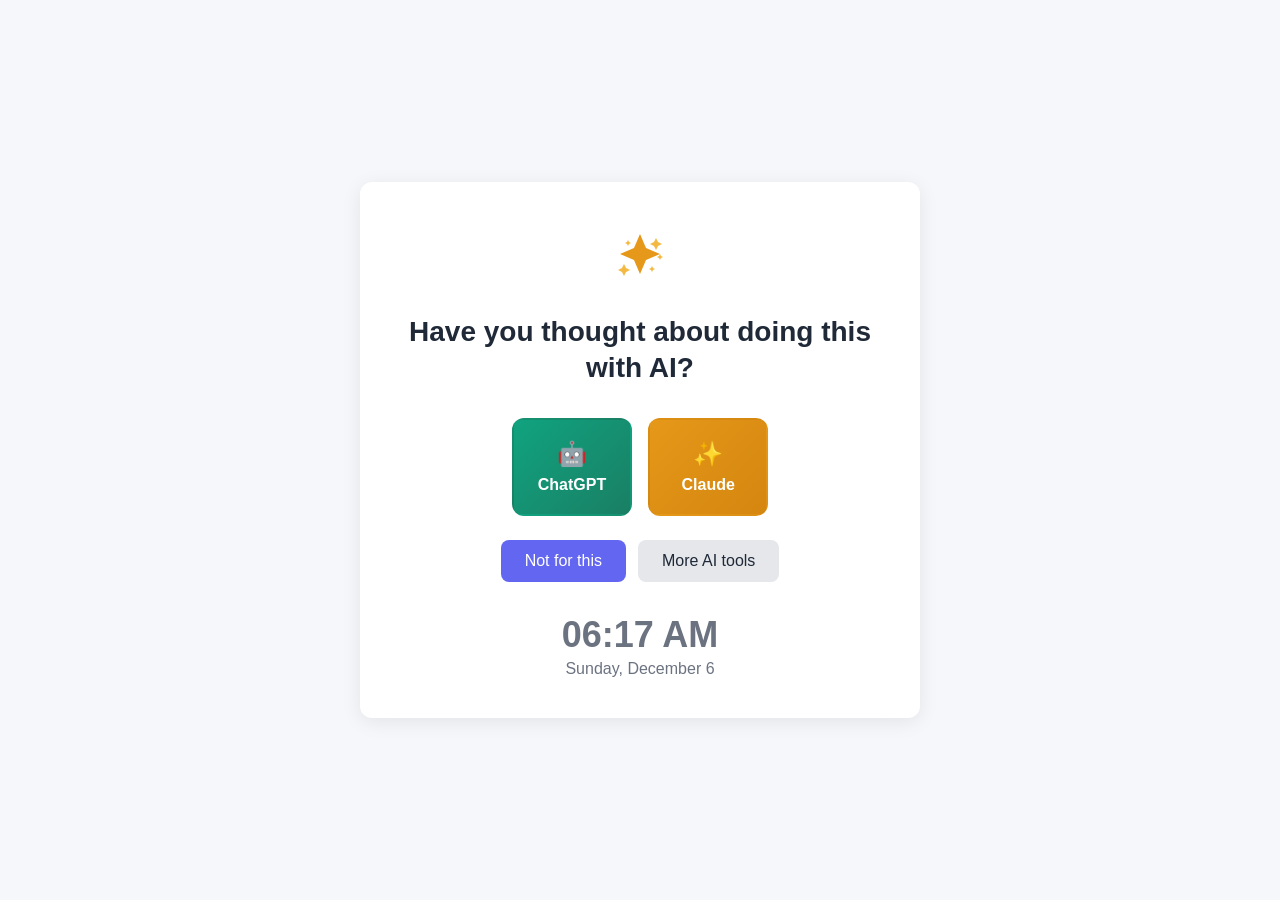
==== newtab.html @ c4a74a57 "Initialized repository for project Chrome AI Tab Prompt Co-authored-by: null <183541692+marcus-erick" ====
<!DOCTYPE html>
<html lang="en">
<head>
  <meta charset="UTF-8">
  <meta name="viewport" content="width=device-width, initial-scale=1.0">
  <title>AI Reminder</title>
  <link rel="stylesheet" href="styles.css">
  <link rel="icon" type="image/png" href="icons/icon16.png">
</head>
<body>
  <div class="container">
    <div class="prompt-card">
      <div class="ai-icon">
        <svg xmlns="http://www.w3.org/2000/svg" width="64" height="64" viewBox="0 0 64 64">
          <!-- Main large sparkle -->
          <path d="M32 12L38 26L52 32L38 38L32 52L26 38L12 32L26 26L32 12Z" fill="#E59819"/>
          
          <!-- Top right small sparkle -->
          <path d="M48 16L50 20L54 22L50 24L48 28L46 24L42 22L46 20L48 16Z" fill="#F4B942"/>
          
          <!-- Bottom left small sparkle -->
          <path d="M16 42L18 46L22 48L18 50L16 54L14 50L10 48L14 46L16 42Z" fill="#F4B942"/>
          
          <!-- Top left tiny sparkle -->
          <path d="M20 18L21 20L23 21L21 22L20 24L19 22L17 21L19 20L20 18Z" fill="#F4B942"/>
          
          <!-- Bottom right tiny sparkle -->
          <path d="M44 44L45 46L47 47L45 48L44 50L43 48L41 47L43 46L44 44Z" fill="#F4B942"/>
          
          <!-- Middle right tiny sparkle -->
          <path d="M52 32L53 34L55 35L53 36L52 38L51 36L49 35L51 34L52 32Z" fill="#F4B942"/>
        </svg>
      </div>
      <h1 class="prompt-text">Have you thought about doing this with AI?</h1>
      
      <!-- AI Tool Buttons -->
      <div class="ai-buttons">
        <a href="https://chat.openai.com" target="_blank" class="ai-button chatgpt">
          <span class="ai-button-icon">🤖</span>
          <span class="ai-button-text">ChatGPT</span>
        </a>
        <a href="https://www.anthropic.com" target="_blank" class="ai-button claude">
          <span class="ai-button-icon">✨</span>
          <span class="ai-button-text">Claude</span>
        </a>
      </div>
      
      <div class="buttons">
        <button id="yes-button" class="button primary">Not for this</button>
        <button id="no-button" class="button secondary">More AI tools</button>
      </div>
      <div id="suggestions" class="suggestions hidden">
        <h2>More AI tools:</h2>
        <div class="ai-tools">
          <div class="tool-grid">
            <a href="https://v0.dev" target="_blank" class="tool-button">
              <span class="tool-icon">🎨</span>
              <span class="tool-name">v0</span>
              <span class="tool-desc">UI Design</span>
            </a>
            <a href="https://www.perplexity.ai" target="_blank" class="tool-button">
              <span class="tool-icon">🔍</span>
              <span class="tool-name">Perplexity</span>
              <span class="tool-desc">AI Search</span>
            </a>
            <a href="https://colab.research.google.com" target="_blank" class="tool-button">
              <span class="tool-icon">📊</span>
              <span class="tool-name">Colab</span>
              <span class="tool-desc">Google Research</span>
            </a>
            <a href="https://sana.ai" target="_blank" class="tool-button">
              <span class="tool-icon">🧠</span>
              <span class="tool-name">Sana</span>
              <span class="tool-desc">AI Assistant</span>
            </a>
          </div>
        </div>
        <div class="google-option">
          <p>Or use traditional search:</p>
          <a href="https://www.google.com" target="_blank" class="google-button">
            <img src="https://www.google.com/images/branding/googlelogo/1x/googlelogo_color_272x92dp.png" alt="Google" class="google-logo">
          </a>
        </div>
      </div>
      <div class="time-container">
        <div id="current-time" class="current-time"></div>
        <div id="current-date" class="current-date"></div>
      </div>
    </div>
  </div>
  <script src="newtab.js"></script>
</body>
</html>
---- styles.css ----
* {
  margin: 0;
  padding: 0;
  box-sizing: border-box;
  font-family: -apple-system, BlinkMacSystemFont, "Segoe UI", Roboto, Oxygen, Ubuntu, Cantarell, "Open Sans",
    "Helvetica Neue", sans-serif;
}

body {
  background-color: #f5f7fa;
  height: 100vh;
  display: flex;
  align-items: center;
  justify-content: center;
}

.container {
  width: 100%;
  max-width: 600px;
  padding: 20px;
}

.prompt-card {
  background-color: white;
  border-radius: 12px;
  box-shadow: 0 4px 20px rgba(0, 0, 0, 0.08);
  padding: 40px;
  text-align: center;
  transition: all 0.3s ease;
}

.ai-icon {
  margin-bottom: 24px;
  color: #e59819;
}

.prompt-text {
  font-size: 28px;
  font-weight: 600;
  color: #1f2937;
  margin-bottom: 32px;
  line-height: 1.3;
}

.ai-buttons {
  display: flex;
  gap: 16px;
  justify-content: center;
  margin-bottom: 24px;
}

.ai-button {
  display: flex;
  flex-direction: column;
  align-items: center;
  padding: 20px 24px;
  border-radius: 12px;
  text-decoration: none;
  transition: all 0.2s ease;
  min-width: 120px;
  border: 2px solid transparent;
}

.ai-button.chatgpt {
  background: linear-gradient(135deg, #10a37f 0%, #1a7f64 100%);
  color: white;
}

.ai-button.chatgpt:hover {
  transform: translateY(-2px);
  box-shadow: 0 8px 25px rgba(16, 163, 127, 0.3);
}

.ai-button.claude {
  background: linear-gradient(135deg, #e59819 0%, #d4860f 100%);
  color: white;
}

.ai-button.claude:hover {
  transform: translateY(-2px);
  box-shadow: 0 8px 25px rgba(229, 152, 25, 0.3);
}

.ai-button-icon {
  font-size: 24px;
  margin-bottom: 8px;
}

.ai-button-text {
  font-size: 16px;
  font-weight: 600;
}

.buttons {
  display: flex;
  gap: 12px;
  justify-content: center;
  margin-bottom: 24px;
}

.button {
  padding: 12px 24px;
  border-radius: 8px;
  font-weight: 500;
  font-size: 16px;
  cursor: pointer;
  transition: all 0.2s ease;
  border: none;
}

.primary {
  background-color: #6366f1;
  color: white;
}

.primary:hover {
  background-color: #4f46e5;
}

.secondary {
  background-color: #e5e7eb;
  color: #1f2937;
}

.secondary:hover {
  background-color: #d1d5db;
}

.suggestions {
  text-align: left;
  margin-top: 24px;
  padding-top: 24px;
  border-top: 1px solid #e5e7eb;
}

.suggestions h2 {
  font-size: 18px;
  font-weight: 600;
  color: #1f2937;
  margin-bottom: 16px;
  text-align: center;
}

.tool-grid {
  display: grid;
  grid-template-columns: repeat(auto-fit, minmax(140px, 1fr));
  gap: 12px;
  margin-bottom: 24px;
}

.tool-button {
  display: flex;
  flex-direction: column;
  align-items: center;
  padding: 16px 12px;
  background-color: #f8fafc;
  border: 1px solid #e2e8f0;
  border-radius: 8px;
  text-decoration: none;
  transition: all 0.2s ease;
  text-align: center;
}

.tool-button:hover {
  background-color: #f1f5f9;
  border-color: #cbd5e1;
  transform: translateY(-1px);
  box-shadow: 0 4px 12px rgba(0, 0, 0, 0.1);
}

.tool-icon {
  font-size: 20px;
  margin-bottom: 6px;
}

.tool-name {
  font-size: 14px;
  font-weight: 600;
  color: #1f2937;
  margin-bottom: 2px;
}

.tool-desc {
  font-size: 12px;
  color: #6b7280;
}

.suggestions ul {
  list-style-type: none;
  margin-bottom: 24px;
}

.suggestions li {
  padding: 8px 0;
  color: #4b5563;
  position: relative;
  padding-left: 24px;
}

.suggestions li:before {
  content: "✨";
  position: absolute;
  left: 0;
}

.ai-tools h3 {
  font-size: 16px;
  font-weight: 600;
  color: #1f2937;
  margin-bottom: 12px;
}

.tool-links {
  display: flex;
  flex-wrap: wrap;
  gap: 8px;
  margin-bottom: 24px;
}

.tool-links a {
  padding: 6px 12px;
  background-color: #f3f4f6;
  border-radius: 6px;
  color: #4b5563;
  text-decoration: none;
  font-size: 14px;
  transition: all 0.2s ease;
}

.tool-links a:hover {
  background-color: #e5e7eb;
  color: #1f2937;
}

.hidden {
  display: none;
}

.time-container {
  margin-top: 32px;
  color: #6b7280;
}

.current-time {
  font-size: 36px;
  font-weight: 700;
}

.current-date {
  font-size: 16px;
  margin-top: 4px;
}

.google-option {
  margin-top: 32px;
  padding-top: 24px;
  border-top: 1px solid #e5e7eb;
  text-align: center;
}

.google-option p {
  font-size: 16px;
  color: #4b5563;
  margin-bottom: 16px;
}

.google-button {
  display: inline-block;
  padding: 12px 24px;
  border-radius: 8px;
  background-color: #f8fafc;
  transition: all 0.2s ease;
  border: 1px solid #e5e7eb;
}

.google-button:hover {
  background-color: #f1f5f9;
  box-shadow: 0 2px 8px rgba(0, 0, 0, 0.05);
}

.google-logo {
  height: 30px;
  width: auto;
}

@media (max-width: 640px) {
  .prompt-card {
    padding: 24px;
  }

  .prompt-text {
    font-size: 24px;
  }

  .ai-buttons {
    flex-direction: column;
    align-items: center;
  }

  .ai-button {
    width: 100%;
    max-width: 200px;
  }

  .buttons {
    flex-direction: column;
  }

  .button {
    width: 100%;
  }

  .tool-grid {
    grid-template-columns: repeat(2, 1fr);
  }
}
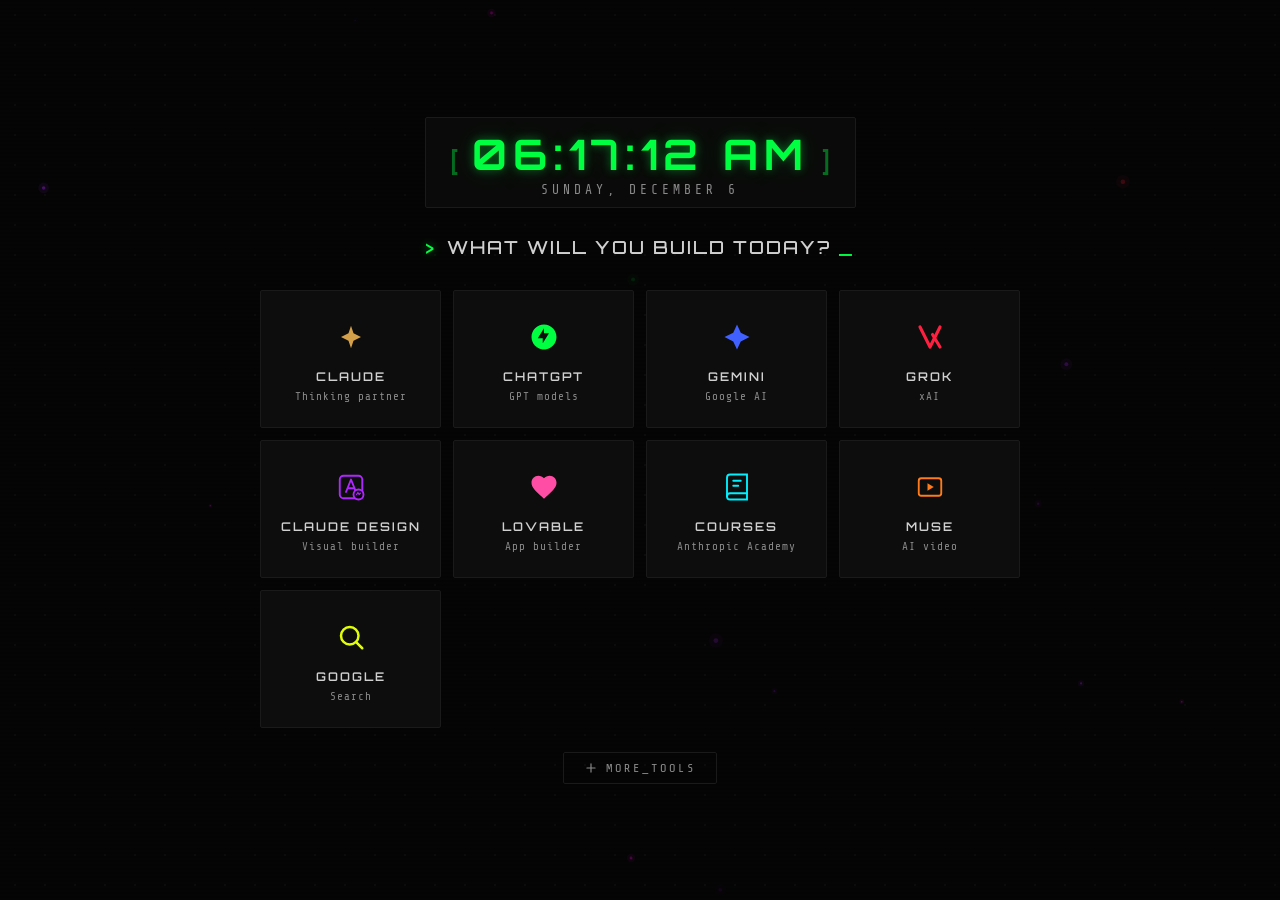
==== commit 17a0795d: "feat: sync extension to AI Command Deck and add Muse card Replace newtab files with current extensio" ====
--- a/newtab.html
+++ b/newtab.html
@@ -3,91 +3,267 @@
 <head>
   <meta charset="UTF-8">
   <meta name="viewport" content="width=device-width, initial-scale=1.0">
-  <title>AI Reminder</title>
+  <title>AI Command Deck</title>
   <link rel="stylesheet" href="styles.css">
   <link rel="icon" type="image/png" href="icons/icon16.png">
+  <link href="https://fonts.googleapis.com/css2?family=Orbitron:wght@400;500;600;700;800&family=Share+Tech+Mono&display=swap" rel="stylesheet">
 </head>
 <body>
+  <!-- Dot grid background -->
+  <div class="dot-grid"></div>
+
+  <!-- Scan line overlay -->
+  <div class="scanlines"></div>
+
+  <!-- Floating glitch particles -->
+  <canvas id="particle-canvas"></canvas>
+
   <div class="container">
-    <div class="prompt-card">
-      <div class="ai-icon">
-        <svg xmlns="http://www.w3.org/2000/svg" width="64" height="64" viewBox="0 0 64 64">
-          <!-- Main large sparkle -->
-          <path d="M32 12L38 26L52 32L38 38L32 52L26 38L12 32L26 26L32 12Z" fill="#E59819"/>
-          
-          <!-- Top right small sparkle -->
-          <path d="M48 16L50 20L54 22L50 24L48 28L46 24L42 22L46 20L48 16Z" fill="#F4B942"/>
-          
-          <!-- Bottom left small sparkle -->
-          <path d="M16 42L18 46L22 48L18 50L16 54L14 50L10 48L14 46L16 42Z" fill="#F4B942"/>
-          
-          <!-- Top left tiny sparkle -->
-          <path d="M20 18L21 20L23 21L21 22L20 24L19 22L17 21L19 20L20 18Z" fill="#F4B942"/>
-          
-          <!-- Bottom right tiny sparkle -->
-          <path d="M44 44L45 46L47 47L45 48L44 50L43 48L41 47L43 46L44 44Z" fill="#F4B942"/>
-          
-          <!-- Middle right tiny sparkle -->
-          <path d="M52 32L53 34L55 35L53 36L52 38L51 36L49 35L51 34L52 32Z" fill="#F4B942"/>
-        </svg>
+    <!-- Clock display -->
+    <div class="clock-panel">
+      <div class="clock-frame">
+        <span class="bracket bracket-left">[</span>
+        <div class="clock-inner">
+          <div id="current-time" class="current-time"></div>
+          <div id="current-date" class="current-date"></div>
+        </div>
+        <span class="bracket bracket-right">]</span>
+        <div class="clock-pulse"></div>
       </div>
-      <h1 class="prompt-text">Have you thought about doing this with AI?</h1>
-      
-      <!-- AI Tool Buttons -->
-      <div class="ai-buttons">
-        <a href="https://chat.openai.com" target="_blank" class="ai-button chatgpt">
-          <span class="ai-button-icon">🤖</span>
-          <span class="ai-button-text">ChatGPT</span>
-        </a>
-        <a href="https://www.anthropic.com" target="_blank" class="ai-button claude">
-          <span class="ai-button-icon">✨</span>
-          <span class="ai-button-text">Claude</span>
-        </a>
-      </div>
-      
-      <div class="buttons">
-        <button id="yes-button" class="button primary">Not for this</button>
-        <button id="no-button" class="button secondary">More AI tools</button>
-      </div>
-      <div id="suggestions" class="suggestions hidden">
-        <h2>More AI tools:</h2>
-        <div class="ai-tools">
-          <div class="tool-grid">
-            <a href="https://v0.dev" target="_blank" class="tool-button">
-              <span class="tool-icon">🎨</span>
-              <span class="tool-name">v0</span>
-              <span class="tool-desc">UI Design</span>
-            </a>
-            <a href="https://www.perplexity.ai" target="_blank" class="tool-button">
-              <span class="tool-icon">🔍</span>
-              <span class="tool-name">Perplexity</span>
-              <span class="tool-desc">AI Search</span>
-            </a>
-            <a href="https://colab.research.google.com" target="_blank" class="tool-button">
-              <span class="tool-icon">📊</span>
-              <span class="tool-name">Colab</span>
-              <span class="tool-desc">Google Research</span>
-            </a>
-            <a href="https://sana.ai" target="_blank" class="tool-button">
-              <span class="tool-icon">🧠</span>
-              <span class="tool-name">Sana</span>
-              <span class="tool-desc">AI Assistant</span>
-            </a>
-          </div>
-        </div>
-        <div class="google-option">
-          <p>Or use traditional search:</p>
-          <a href="https://www.google.com" target="_blank" class="google-button">
-            <img src="https://www.google.com/images/branding/googlelogo/1x/googlelogo_color_272x92dp.png" alt="Google" class="google-logo">
-          </a>
-        </div>
-      </div>
-      <div class="time-container">
-        <div id="current-time" class="current-time"></div>
-        <div id="current-date" class="current-date"></div>
+    </div>
+
+    <!-- Main heading -->
+    <h1 class="title">
+      <span class="title-accent">&gt;</span>
+      What will you build today?
+      <span class="cursor-blink">_</span>
+    </h1>
+
+    <!-- Main AI buttons grid -->
+    <div class="ai-grid">
+      <a href="https://claude.ai/new" target="_self" class="ai-card claude">
+        <div class="card-glow"></div>
+        <div class="card-border"></div>
+        <div class="card-content">
+          <div class="card-icon">
+            <svg width="30" height="30" viewBox="0 0 24 24" fill="none" xmlns="http://www.w3.org/2000/svg">
+              <path d="M12 3L14 9L20 12L14 15L12 21L10 15L4 12L10 9L12 3Z" fill="currentColor"/>
+            </svg>
+          </div>
+          <span class="card-name">Claude</span>
+          <span class="card-desc">Thinking partner</span>
+        </div>
+        <div class="corner-marks">
+          <span class="corner tl"></span><span class="corner tr"></span>
+          <span class="corner bl"></span><span class="corner br"></span>
+        </div>
+      </a>
+
+      <a href="https://chat.openai.com" target="_self" class="ai-card chatgpt">
+        <div class="card-glow"></div>
+        <div class="card-border"></div>
+        <div class="card-content">
+          <div class="card-icon">
+            <svg width="30" height="30" viewBox="0 0 24 24" fill="none" xmlns="http://www.w3.org/2000/svg">
+              <path d="M12 2C6.48 2 2 6.48 2 12s4.48 10 10 10 10-4.48 10-10S17.52 2 12 2zm-1 15v-4H7l5-8v4h4l-5 8z" fill="currentColor"/>
+            </svg>
+          </div>
+          <span class="card-name">ChatGPT</span>
+          <span class="card-desc">GPT models</span>
+        </div>
+        <div class="corner-marks">
+          <span class="corner tl"></span><span class="corner tr"></span>
+          <span class="corner bl"></span><span class="corner br"></span>
+        </div>
+      </a>
+
+      <a href="https://gemini.google.com" target="_self" class="ai-card gemini">
+        <div class="card-glow"></div>
+        <div class="card-border"></div>
+        <div class="card-content">
+          <div class="card-icon">
+            <svg width="30" height="30" viewBox="0 0 24 24" fill="none" xmlns="http://www.w3.org/2000/svg">
+              <path d="M12 2L15 8.5L22 12L15 15.5L12 22L9 15.5L2 12L9 8.5L12 2Z" fill="currentColor"/>
+              <circle cx="12" cy="12" r="3" fill="none" stroke="currentColor" stroke-width="1"/>
+            </svg>
+          </div>
+          <span class="card-name">Gemini</span>
+          <span class="card-desc">Google AI</span>
+        </div>
+        <div class="corner-marks">
+          <span class="corner tl"></span><span class="corner tr"></span>
+          <span class="corner bl"></span><span class="corner br"></span>
+        </div>
+      </a>
+
+      <a href="https://grok.com" target="_self" class="ai-card grok">
+        <div class="card-glow"></div>
+        <div class="card-border"></div>
+        <div class="card-content">
+          <div class="card-icon">
+            <svg width="30" height="30" viewBox="0 0 24 24" fill="none" xmlns="http://www.w3.org/2000/svg">
+              <path d="M4 4L12 20L20 4" stroke="currentColor" stroke-width="2.5" stroke-linecap="round" stroke-linejoin="round"/>
+              <path d="M20 20L14 10" stroke="currentColor" stroke-width="2.5" stroke-linecap="round"/>
+            </svg>
+          </div>
+          <span class="card-name">Grok</span>
+          <span class="card-desc">xAI</span>
+        </div>
+        <div class="corner-marks">
+          <span class="corner tl"></span><span class="corner tr"></span>
+          <span class="corner bl"></span><span class="corner br"></span>
+        </div>
+      </a>
+
+      <a href="https://claude.ai/design/" target="_self" class="ai-card claude-design">
+        <div class="card-glow"></div>
+        <div class="card-border"></div>
+        <div class="card-content">
+          <div class="card-icon">
+            <svg width="30" height="30" viewBox="0 0 24 24" fill="none" xmlns="http://www.w3.org/2000/svg">
+              <rect x="3" y="3" width="18" height="18" rx="3" stroke="currentColor" stroke-width="1.5"/>
+              <path d="M8 16L12 6L16 16" stroke="currentColor" stroke-width="1.5" stroke-linecap="round" stroke-linejoin="round"/>
+              <path d="M9.5 13h5" stroke="currentColor" stroke-width="1.5" stroke-linecap="round"/>
+              <circle cx="18" cy="18" r="4" fill="#050505" stroke="currentColor" stroke-width="1.5"/>
+              <path d="M16.5 18L17.5 16.5L18.5 18L19.5 17" stroke="currentColor" stroke-width="1" stroke-linecap="round" stroke-linejoin="round"/>
+            </svg>
+          </div>
+          <span class="card-name">Claude Design</span>
+          <span class="card-desc">Visual builder</span>
+        </div>
+        <div class="corner-marks">
+          <span class="corner tl"></span><span class="corner tr"></span>
+          <span class="corner bl"></span><span class="corner br"></span>
+        </div>
+      </a>
+
+      <a href="https://lovable.dev" target="_self" class="ai-card lovable">
+        <div class="card-glow"></div>
+        <div class="card-border"></div>
+        <div class="card-content">
+          <div class="card-icon">
+            <svg width="30" height="30" viewBox="0 0 24 24" fill="none" xmlns="http://www.w3.org/2000/svg">
+              <path d="M12 21.35l-1.45-1.32C5.4 15.36 2 12.28 2 8.5 2 5.42 4.42 3 7.5 3c1.74 0 3.41.81 4.5 2.09C13.09 3.81 14.76 3 16.5 3 19.58 3 22 5.42 22 8.5c0 3.78-3.4 6.86-8.55 11.54L12 21.35z" fill="currentColor"/>
+            </svg>
+          </div>
+          <span class="card-name">Lovable</span>
+          <span class="card-desc">App builder</span>
+        </div>
+        <div class="corner-marks">
+          <span class="corner tl"></span><span class="corner tr"></span>
+          <span class="corner bl"></span><span class="corner br"></span>
+        </div>
+      </a>
+
+      <a href="https://anthropic.skilljar.com/" target="_self" class="ai-card courses">
+        <div class="card-glow"></div>
+        <div class="card-border"></div>
+        <div class="card-content">
+          <div class="card-icon">
+            <svg width="30" height="30" viewBox="0 0 24 24" fill="none" xmlns="http://www.w3.org/2000/svg">
+              <path d="M4 19.5A2.5 2.5 0 0 1 6.5 17H20" stroke="currentColor" stroke-width="1.5" stroke-linecap="round" stroke-linejoin="round"/>
+              <path d="M6.5 2H20v20H6.5A2.5 2.5 0 0 1 4 19.5v-15A2.5 2.5 0 0 1 6.5 2z" stroke="currentColor" stroke-width="1.5"/>
+              <path d="M9 7h6M9 11h4" stroke="currentColor" stroke-width="1.5" stroke-linecap="round"/>
+            </svg>
+          </div>
+          <span class="card-name">Courses</span>
+          <span class="card-desc">Anthropic Academy</span>
+        </div>
+        <div class="corner-marks">
+          <span class="corner tl"></span><span class="corner tr"></span>
+          <span class="corner bl"></span><span class="corner br"></span>
+        </div>
+      </a>
+
+      <a href="https://muse.ai" target="_self" class="ai-card muse">
+        <div class="card-glow"></div>
+        <div class="card-border"></div>
+        <div class="card-content">
+          <div class="card-icon">
+            <svg width="30" height="30" viewBox="0 0 24 24" fill="none" xmlns="http://www.w3.org/2000/svg">
+              <rect x="3" y="5" width="18" height="14" rx="2" stroke="currentColor" stroke-width="1.5"/>
+              <path d="M10 9l5 3-5 3V9z" fill="currentColor"/>
+            </svg>
+          </div>
+          <span class="card-name">Muse</span>
+          <span class="card-desc">AI video</span>
+        </div>
+        <div class="corner-marks">
+          <span class="corner tl"></span><span class="corner tr"></span>
+          <span class="corner bl"></span><span class="corner br"></span>
+        </div>
+      </a>
+
+      <a href="https://www.google.com" target="_self" class="ai-card google">
+        <div class="card-glow"></div>
+        <div class="card-border"></div>
+        <div class="card-content">
+          <div class="card-icon">
+            <svg width="30" height="30" viewBox="0 0 24 24" fill="none" xmlns="http://www.w3.org/2000/svg">
+              <circle cx="11" cy="11" r="7" stroke="currentColor" stroke-width="2"/>
+              <path d="M16.5 16.5L21 21" stroke="currentColor" stroke-width="2" stroke-linecap="round"/>
+            </svg>
+          </div>
+          <span class="card-name">Google</span>
+          <span class="card-desc">Search</span>
+        </div>
+        <div class="corner-marks">
+          <span class="corner tl"></span><span class="corner tr"></span>
+          <span class="corner bl"></span><span class="corner br"></span>
+        </div>
+      </a>
+    </div>
+
+    <!-- Expand button for more tools -->
+    <button id="more-tools-btn" class="more-tools-btn">
+      <svg width="14" height="14" viewBox="0 0 24 24" fill="none" xmlns="http://www.w3.org/2000/svg">
+        <path d="M12 5v14M5 12h14" stroke="currentColor" stroke-width="2" stroke-linecap="round"/>
+      </svg>
+      MORE_TOOLS
+    </button>
+
+    <div id="extra-tools" class="extra-tools hidden">
+      <div class="extra-grid">
+        <a href="https://v0.dev" target="_self" class="extra-btn">
+          <span class="extra-icon">
+            <svg width="16" height="16" viewBox="0 0 24 24" fill="none"><rect x="3" y="3" width="18" height="18" rx="2" stroke="currentColor" stroke-width="1.5"/><path d="M8 16l4-10 4 10" stroke="currentColor" stroke-width="1.5" stroke-linecap="round"/></svg>
+          </span>
+          <span>v0</span>
+        </a>
+        <a href="https://www.perplexity.ai" target="_self" class="extra-btn">
+          <span class="extra-icon">
+            <svg width="16" height="16" viewBox="0 0 24 24" fill="none"><circle cx="11" cy="11" r="6" stroke="currentColor" stroke-width="1.5"/><path d="M15.5 15.5L20 20" stroke="currentColor" stroke-width="1.5" stroke-linecap="round"/><path d="M11 8v6M8 11h6" stroke="currentColor" stroke-width="1" stroke-linecap="round"/></svg>
+          </span>
+          <span>Perplexity</span>
+        </a>
+        <a href="https://colab.research.google.com" target="_self" class="extra-btn">
+          <span class="extra-icon">
+            <svg width="16" height="16" viewBox="0 0 24 24" fill="none"><path d="M4 6h16v12H4z" stroke="currentColor" stroke-width="1.5" stroke-linejoin="round"/><path d="M8 10l3 3-3 3M13 15h3" stroke="currentColor" stroke-width="1.5" stroke-linecap="round" stroke-linejoin="round"/></svg>
+          </span>
+          <span>Colab</span>
+        </a>
+        <a href="https://sana.ai" target="_self" class="extra-btn">
+          <span class="extra-icon">
+            <svg width="16" height="16" viewBox="0 0 24 24" fill="none"><circle cx="12" cy="12" r="9" stroke="currentColor" stroke-width="1.5"/><path d="M12 7v5l3.5 3.5" stroke="currentColor" stroke-width="1.5" stroke-linecap="round"/></svg>
+          </span>
+          <span>Sana</span>
+        </a>
+        <a href="https://www.anthropic.com" target="_self" class="extra-btn">
+          <span class="extra-icon">
+            <svg width="16" height="16" viewBox="0 0 24 24" fill="none"><path d="M12 3L14 9L20 12L14 15L12 21L10 15L4 12L10 9L12 3Z" stroke="currentColor" stroke-width="1.5" fill="none"/></svg>
+          </span>
+          <span>Anthropic</span>
+        </a>
+        <a href="https://www.openai.com" target="_self" class="extra-btn">
+          <span class="extra-icon">
+            <svg width="16" height="16" viewBox="0 0 24 24" fill="none"><circle cx="12" cy="12" r="9" stroke="currentColor" stroke-width="1.5"/><path d="M12 7v5l3.5 3.5" stroke="currentColor" stroke-width="1" stroke-linecap="round"/><circle cx="12" cy="12" r="2" fill="currentColor"/></svg>
+          </span>
+          <span>OpenAI</span>
+        </a>
       </div>
     </div>
   </div>
+
   <script src="newtab.js"></script>
 </body>
 </html>
--- a/styles.css
+++ b/styles.css
@@ -1,316 +1,553 @@
+/* ============================================
+   DARK ACID TECHNO THEME - AI COMMAND DECK
+   ============================================ */
+
+:root {
+  --bg-void: #050505;
+  --bg-panel: #0a0a0a;
+  --bg-card: #0d0d0d;
+  --bg-card-hover: #111111;
+
+  --neon-green: #00FF41;
+  --neon-cyan: #00F0FF;
+  --neon-magenta: #FF00E5;
+  --neon-purple: #B026FF;
+  --neon-red: #FF2040;
+  --neon-yellow: #E0FF00;
+  --neon-pink: #FF4DA6;
+  --neon-blue: #4060FF;
+
+  --text-primary: #D0D0D0;
+  --text-secondary: #8a8a8a;
+  --text-dim: #353535;
+  --border-default: #1a1a1a;
+  --border-hover: #2a2a2a;
+
+  /* Per-card neon accents */
+  --claude-neon: #D4A04A;
+  --chatgpt-neon: #00FF41;
+  --gemini-neon: #4060FF;
+  --grok-neon: #FF2040;
+  --design-neon: #B026FF;
+  --lovable-neon: #FF4DA6;
+  --courses-neon: #00F0FF;
+  --google-neon: #E0FF00;
+  --muse-neon: #FF7A1A;
+}
+
 * {
   margin: 0;
   padding: 0;
   box-sizing: border-box;
-  font-family: -apple-system, BlinkMacSystemFont, "Segoe UI", Roboto, Oxygen, Ubuntu, Cantarell, "Open Sans",
-    "Helvetica Neue", sans-serif;
 }
 
 body {
-  background-color: #f5f7fa;
-  height: 100vh;
+  background-color: var(--bg-void);
+  min-height: 100vh;
   display: flex;
   align-items: center;
   justify-content: center;
-}
+  font-family: 'Share Tech Mono', 'Courier New', monospace;
+  color: var(--text-primary);
+  overflow: hidden;
+  position: relative;
+}
+
+/* ============================================
+   DOT GRID BACKGROUND
+   ============================================ */
+
+.dot-grid {
+  position: fixed;
+  top: 0; left: 0; right: 0; bottom: 0;
+  background-image: radial-gradient(circle, rgba(255, 255, 255, 0.03) 1px, transparent 1px);
+  background-size: 30px 30px;
+  z-index: 0;
+}
+
+/* ============================================
+   SCANLINE OVERLAY
+   ============================================ */
+
+.scanlines {
+  position: fixed;
+  top: 0; left: 0; right: 0; bottom: 0;
+  background: repeating-linear-gradient(
+    0deg,
+    transparent,
+    transparent 2px,
+    rgba(0, 0, 0, 0.08) 2px,
+    rgba(0, 0, 0, 0.08) 4px
+  );
+  pointer-events: none;
+  z-index: 1;
+}
+
+/* ============================================
+   PARTICLE CANVAS
+   ============================================ */
+
+#particle-canvas {
+  position: fixed;
+  top: 0; left: 0;
+  width: 100%;
+  height: 100%;
+  pointer-events: none;
+  z-index: 0;
+}
+
+/* ============================================
+   MAIN CONTAINER
+   ============================================ */
 
 .container {
   width: 100%;
-  max-width: 600px;
+  max-width: 800px;
   padding: 20px;
-}
-
-.prompt-card {
-  background-color: white;
-  border-radius: 12px;
-  box-shadow: 0 4px 20px rgba(0, 0, 0, 0.08);
-  padding: 40px;
+  position: relative;
+  z-index: 2;
+}
+
+/* ============================================
+   CLOCK PANEL
+   ============================================ */
+
+.clock-panel {
   text-align: center;
-  transition: all 0.3s ease;
-}
-
-.ai-icon {
-  margin-bottom: 24px;
-  color: #e59819;
-}
-
-.prompt-text {
-  font-size: 28px;
-  font-weight: 600;
-  color: #1f2937;
+  margin-bottom: 28px;
+}
+
+.clock-frame {
+  display: inline-flex;
+  align-items: center;
+  gap: 12px;
+  padding: 10px 24px;
+  border: 1px solid var(--border-default);
+  border-radius: 2px;
+  background: var(--bg-panel);
+  position: relative;
+}
+
+.bracket {
+  font-family: 'Orbitron', monospace;
+  font-size: 36px;
+  font-weight: 300;
+  color: var(--neon-green);
+  opacity: 0.4;
+  line-height: 1;
+}
+
+.clock-inner {
+  text-align: center;
+}
+
+.current-time {
+  font-family: 'Orbitron', monospace;
+  font-size: 42px;
+  font-weight: 700;
+  color: var(--neon-green);
+  letter-spacing: 6px;
+  text-shadow:
+    0 0 10px rgba(0, 255, 65, 0.4),
+    0 0 30px rgba(0, 255, 65, 0.15);
+}
+
+.current-date {
+  font-family: 'Share Tech Mono', monospace;
+  font-size: 13px;
+  color: var(--text-secondary);
+  letter-spacing: 4px;
+  text-transform: uppercase;
+  margin-top: 2px;
+}
+
+.clock-pulse {
+  position: absolute;
+  bottom: -1px;
+  left: 0;
+  width: 100%;
+  height: 1px;
+  background: linear-gradient(90deg, transparent, var(--neon-green), transparent);
+  opacity: 0;
+  animation: pulse-line 3s ease-in-out infinite;
+}
+
+@keyframes pulse-line {
+  0%, 100% { opacity: 0; }
+  50% { opacity: 0.6; }
+}
+
+/* ============================================
+   TITLE
+   ============================================ */
+
+.title {
+  text-align: center;
+  font-family: 'Orbitron', monospace;
+  font-size: 18px;
+  font-weight: 500;
+  color: var(--text-primary);
   margin-bottom: 32px;
-  line-height: 1.3;
-}
-
-.ai-buttons {
-  display: flex;
-  gap: 16px;
-  justify-content: center;
-  margin-bottom: 24px;
-}
-
-.ai-button {
-  display: flex;
-  flex-direction: column;
-  align-items: center;
-  padding: 20px 24px;
-  border-radius: 12px;
-  text-decoration: none;
-  transition: all 0.2s ease;
-  min-width: 120px;
-  border: 2px solid transparent;
-}
-
-.ai-button.chatgpt {
-  background: linear-gradient(135deg, #10a37f 0%, #1a7f64 100%);
-  color: white;
-}
-
-.ai-button.chatgpt:hover {
-  transform: translateY(-2px);
-  box-shadow: 0 8px 25px rgba(16, 163, 127, 0.3);
-}
-
-.ai-button.claude {
-  background: linear-gradient(135deg, #e59819 0%, #d4860f 100%);
-  color: white;
-}
-
-.ai-button.claude:hover {
-  transform: translateY(-2px);
-  box-shadow: 0 8px 25px rgba(229, 152, 25, 0.3);
-}
-
-.ai-button-icon {
-  font-size: 24px;
-  margin-bottom: 8px;
-}
-
-.ai-button-text {
-  font-size: 16px;
-  font-weight: 600;
-}
-
-.buttons {
-  display: flex;
-  gap: 12px;
-  justify-content: center;
-  margin-bottom: 24px;
-}
-
-.button {
-  padding: 12px 24px;
-  border-radius: 8px;
-  font-weight: 500;
-  font-size: 16px;
-  cursor: pointer;
-  transition: all 0.2s ease;
-  border: none;
-}
-
-.primary {
-  background-color: #6366f1;
-  color: white;
-}
-
-.primary:hover {
-  background-color: #4f46e5;
-}
-
-.secondary {
-  background-color: #e5e7eb;
-  color: #1f2937;
-}
-
-.secondary:hover {
-  background-color: #d1d5db;
-}
-
-.suggestions {
-  text-align: left;
-  margin-top: 24px;
-  padding-top: 24px;
-  border-top: 1px solid #e5e7eb;
-}
-
-.suggestions h2 {
-  font-size: 18px;
-  font-weight: 600;
-  color: #1f2937;
-  margin-bottom: 16px;
-  text-align: center;
-}
-
-.tool-grid {
+  letter-spacing: 2px;
+  text-transform: uppercase;
+}
+
+.title-accent {
+  color: var(--neon-green);
+  margin-right: 4px;
+  text-shadow: 0 0 8px rgba(0, 255, 65, 0.5);
+}
+
+.cursor-blink {
+  color: var(--neon-green);
+  animation: blink 1s step-end infinite;
+}
+
+@keyframes blink {
+  0%, 100% { opacity: 1; }
+  50% { opacity: 0; }
+}
+
+/* ============================================
+   AI CARD GRID
+   ============================================ */
+
+.ai-grid {
   display: grid;
-  grid-template-columns: repeat(auto-fit, minmax(140px, 1fr));
+  grid-template-columns: repeat(4, 1fr);
   gap: 12px;
   margin-bottom: 24px;
 }
 
-.tool-button {
+.ai-card {
+  position: relative;
   display: flex;
   flex-direction: column;
   align-items: center;
-  padding: 16px 12px;
-  background-color: #f8fafc;
-  border: 1px solid #e2e8f0;
-  border-radius: 8px;
+  justify-content: center;
+  padding: 24px 14px;
+  background: var(--bg-card);
+  border: 1px solid var(--border-default);
+  border-radius: 2px;
   text-decoration: none;
+  color: var(--text-primary);
+  transition: all 0.25s ease;
+  overflow: hidden;
+  cursor: pointer;
+}
+
+/* Animated top border line */
+.card-border {
+  position: absolute;
+  top: 0; left: 0;
+  width: 0;
+  height: 1px;
+  background: var(--card-neon, var(--neon-green));
+  transition: width 0.4s ease;
+  box-shadow: 0 0 6px var(--card-neon, var(--neon-green));
+}
+
+.ai-card:hover .card-border {
+  width: 100%;
+}
+
+.ai-card:hover {
+  background: var(--bg-card-hover);
+  border-color: var(--border-hover);
+  transform: translateY(-2px);
+  box-shadow:
+    0 4px 20px rgba(0, 0, 0, 0.6),
+    0 0 30px rgba(var(--glow-rgb, 0, 255, 65), 0.08);
+}
+
+/* Glow effect */
+.card-glow {
+  position: absolute;
+  top: 0; left: 0; right: 0; bottom: 0;
+  background: radial-gradient(ellipse at 50% 0%, rgba(var(--glow-rgb, 0, 255, 65), 0.04) 0%, transparent 70%);
+  opacity: 0;
+  transition: opacity 0.3s ease;
+  pointer-events: none;
+}
+
+.ai-card:hover .card-glow {
+  opacity: 1;
+}
+
+.card-content {
+  position: relative;
+  z-index: 1;
+  display: flex;
+  flex-direction: column;
+  align-items: center;
+  gap: 6px;
+}
+
+.card-icon {
+  width: 44px;
+  height: 44px;
+  display: flex;
+  align-items: center;
+  justify-content: center;
+  margin-bottom: 4px;
+  transition: all 0.3s;
+}
+
+.ai-card:hover .card-icon {
+  filter: drop-shadow(0 0 6px var(--card-neon, var(--neon-green)));
+}
+
+.card-name {
+  font-family: 'Orbitron', monospace;
+  font-size: 12px;
+  font-weight: 600;
+  letter-spacing: 2px;
+  text-transform: uppercase;
+}
+
+.card-desc {
+  font-size: 11px;
+  color: var(--text-secondary);
+  letter-spacing: 1px;
+}
+
+/* Corner bracket marks */
+.corner-marks {
+  position: absolute;
+  top: 0; left: 0; right: 0; bottom: 0;
+  pointer-events: none;
+  opacity: 0;
+  transition: opacity 0.3s;
+}
+
+.ai-card:hover .corner-marks {
+  opacity: 1;
+}
+
+.corner {
+  position: absolute;
+  width: 10px;
+  height: 10px;
+  border-color: var(--card-neon, var(--neon-green));
+  border-style: solid;
+  border-width: 0;
+}
+
+.corner.tl { top: 3px; left: 3px; border-top-width: 1px; border-left-width: 1px; }
+.corner.tr { top: 3px; right: 3px; border-top-width: 1px; border-right-width: 1px; }
+.corner.bl { bottom: 3px; left: 3px; border-bottom-width: 1px; border-left-width: 1px; }
+.corner.br { bottom: 3px; right: 3px; border-bottom-width: 1px; border-right-width: 1px; }
+
+/* Per-card neon colors */
+.ai-card.claude {
+  --card-neon: var(--claude-neon);
+  --glow-rgb: 212, 160, 74;
+}
+.ai-card.claude .card-icon { color: var(--claude-neon); }
+
+.ai-card.chatgpt {
+  --card-neon: var(--chatgpt-neon);
+  --glow-rgb: 0, 255, 65;
+}
+.ai-card.chatgpt .card-icon { color: var(--chatgpt-neon); }
+
+.ai-card.gemini {
+  --card-neon: var(--gemini-neon);
+  --glow-rgb: 64, 96, 255;
+}
+.ai-card.gemini .card-icon { color: var(--gemini-neon); }
+
+.ai-card.grok {
+  --card-neon: var(--grok-neon);
+  --glow-rgb: 255, 32, 64;
+}
+.ai-card.grok .card-icon { color: var(--grok-neon); }
+
+.ai-card.claude-design {
+  --card-neon: var(--design-neon);
+  --glow-rgb: 176, 38, 255;
+}
+.ai-card.claude-design .card-icon { color: var(--design-neon); }
+
+.ai-card.lovable {
+  --card-neon: var(--lovable-neon);
+  --glow-rgb: 255, 77, 166;
+}
+.ai-card.lovable .card-icon { color: var(--lovable-neon); }
+
+.ai-card.courses {
+  --card-neon: var(--courses-neon);
+  --glow-rgb: 0, 240, 255;
+}
+.ai-card.courses .card-icon { color: var(--courses-neon); }
+
+.ai-card.muse {
+  --card-neon: var(--muse-neon);
+  --glow-rgb: 255, 122, 26;
+}
+.ai-card.muse .card-icon { color: var(--muse-neon); }
+
+.ai-card.google {
+  --card-neon: var(--google-neon);
+  --glow-rgb: 224, 255, 0;
+}
+.ai-card.google .card-icon { color: var(--google-neon); }
+
+/* ============================================
+   MORE TOOLS BUTTON & EXTRA TOOLS
+   ============================================ */
+
+.more-tools-btn {
+  display: flex;
+  align-items: center;
+  justify-content: center;
+  gap: 8px;
+  margin: 0 auto;
+  padding: 8px 20px;
+  background: transparent;
+  border: 1px solid var(--border-default);
+  border-radius: 2px;
+  color: var(--text-secondary);
+  font-family: 'Share Tech Mono', monospace;
+  font-size: 12px;
+  letter-spacing: 3px;
+  text-transform: uppercase;
+  cursor: pointer;
+  transition: all 0.3s ease;
+}
+
+.more-tools-btn:hover {
+  color: var(--neon-green);
+  border-color: rgba(0, 255, 65, 0.3);
+  text-shadow: 0 0 8px rgba(0, 255, 65, 0.3);
+}
+
+.more-tools-btn.active {
+  color: var(--neon-green);
+  border-color: rgba(0, 255, 65, 0.3);
+}
+
+.more-tools-btn.active svg {
+  transform: rotate(45deg);
+}
+
+.more-tools-btn svg {
+  transition: transform 0.3s ease;
+}
+
+.extra-tools {
+  margin-top: 16px;
+  padding-top: 16px;
+  border-top: 1px solid var(--border-default);
+  animation: fade-in 0.3s ease;
+}
+
+.extra-tools.hidden {
+  display: none;
+}
+
+@keyframes fade-in {
+  from { opacity: 0; transform: translateY(-6px); }
+  to { opacity: 1; transform: translateY(0); }
+}
+
+.extra-grid {
+  display: grid;
+  grid-template-columns: repeat(6, 1fr);
+  gap: 8px;
+}
+
+.extra-btn {
+  display: flex;
+  align-items: center;
+  gap: 6px;
+  padding: 8px 10px;
+  background: var(--bg-panel);
+  border: 1px solid var(--border-default);
+  border-radius: 2px;
+  text-decoration: none;
+  color: var(--text-secondary);
+  font-family: 'Share Tech Mono', monospace;
+  font-size: 11px;
+  letter-spacing: 1px;
   transition: all 0.2s ease;
-  text-align: center;
-}
-
-.tool-button:hover {
-  background-color: #f1f5f9;
-  border-color: #cbd5e1;
-  transform: translateY(-1px);
-  box-shadow: 0 4px 12px rgba(0, 0, 0, 0.1);
-}
-
-.tool-icon {
-  font-size: 20px;
-  margin-bottom: 6px;
-}
-
-.tool-name {
-  font-size: 14px;
-  font-weight: 600;
-  color: #1f2937;
-  margin-bottom: 2px;
-}
-
-.tool-desc {
-  font-size: 12px;
-  color: #6b7280;
-}
-
-.suggestions ul {
-  list-style-type: none;
-  margin-bottom: 24px;
-}
-
-.suggestions li {
-  padding: 8px 0;
-  color: #4b5563;
-  position: relative;
-  padding-left: 24px;
-}
-
-.suggestions li:before {
-  content: "✨";
-  position: absolute;
-  left: 0;
-}
-
-.ai-tools h3 {
-  font-size: 16px;
-  font-weight: 600;
-  color: #1f2937;
-  margin-bottom: 12px;
-}
-
-.tool-links {
-  display: flex;
-  flex-wrap: wrap;
-  gap: 8px;
-  margin-bottom: 24px;
-}
-
-.tool-links a {
-  padding: 6px 12px;
-  background-color: #f3f4f6;
-  border-radius: 6px;
-  color: #4b5563;
-  text-decoration: none;
-  font-size: 14px;
-  transition: all 0.2s ease;
-}
-
-.tool-links a:hover {
-  background-color: #e5e7eb;
-  color: #1f2937;
-}
-
-.hidden {
-  display: none;
-}
-
-.time-container {
-  margin-top: 32px;
-  color: #6b7280;
-}
-
-.current-time {
-  font-size: 36px;
-  font-weight: 700;
-}
-
-.current-date {
-  font-size: 16px;
-  margin-top: 4px;
-}
-
-.google-option {
-  margin-top: 32px;
-  padding-top: 24px;
-  border-top: 1px solid #e5e7eb;
-  text-align: center;
-}
-
-.google-option p {
-  font-size: 16px;
-  color: #4b5563;
-  margin-bottom: 16px;
-}
-
-.google-button {
-  display: inline-block;
-  padding: 12px 24px;
-  border-radius: 8px;
-  background-color: #f8fafc;
-  transition: all 0.2s ease;
-  border: 1px solid #e5e7eb;
-}
-
-.google-button:hover {
-  background-color: #f1f5f9;
-  box-shadow: 0 2px 8px rgba(0, 0, 0, 0.05);
-}
-
-.google-logo {
-  height: 30px;
-  width: auto;
-}
-
-@media (max-width: 640px) {
-  .prompt-card {
-    padding: 24px;
-  }
-
-  .prompt-text {
-    font-size: 24px;
-  }
-
-  .ai-buttons {
-    flex-direction: column;
-    align-items: center;
-  }
-
-  .ai-button {
-    width: 100%;
-    max-width: 200px;
-  }
-
-  .buttons {
-    flex-direction: column;
-  }
-
-  .button {
-    width: 100%;
-  }
-
-  .tool-grid {
+}
+
+.extra-btn:hover {
+  color: var(--neon-green);
+  border-color: rgba(0, 255, 65, 0.3);
+  background: var(--bg-card);
+}
+
+.extra-icon {
+  display: flex;
+  align-items: center;
+  color: var(--text-dim);
+  transition: color 0.2s;
+}
+
+.extra-btn:hover .extra-icon {
+  color: var(--neon-green);
+}
+
+/* ============================================
+   GLITCH HOVER EFFECT ON CARDS
+   ============================================ */
+
+.ai-card:active {
+  animation: glitch-click 0.15s ease;
+}
+
+@keyframes glitch-click {
+  0% { transform: translate(0, -2px); }
+  25% { transform: translate(-2px, -2px); }
+  50% { transform: translate(2px, -2px); }
+  75% { transform: translate(-1px, -2px); }
+  100% { transform: translate(0, -2px); }
+}
+
+/* ============================================
+   RESPONSIVE
+   ============================================ */
+
+@media (max-width: 720px) {
+  .ai-grid {
+    grid-template-columns: repeat(3, 1fr);
+  }
+
+  .extra-grid {
+    grid-template-columns: repeat(3, 1fr);
+  }
+}
+
+@media (max-width: 540px) {
+  .container {
+    padding: 16px;
+  }
+
+  .ai-grid {
     grid-template-columns: repeat(2, 1fr);
-  }
-}
+    gap: 10px;
+  }
+
+  .current-time {
+    font-size: 32px;
+  }
+
+  .title {
+    font-size: 14px;
+  }
+
+  .ai-card {
+    padding: 20px 12px;
+  }
+
+  .extra-grid {
+    grid-template-columns: repeat(2, 1fr);
+  }
+
+  .card-name {
+    font-size: 11px;
+    letter-spacing: 1px;
+  }
+}
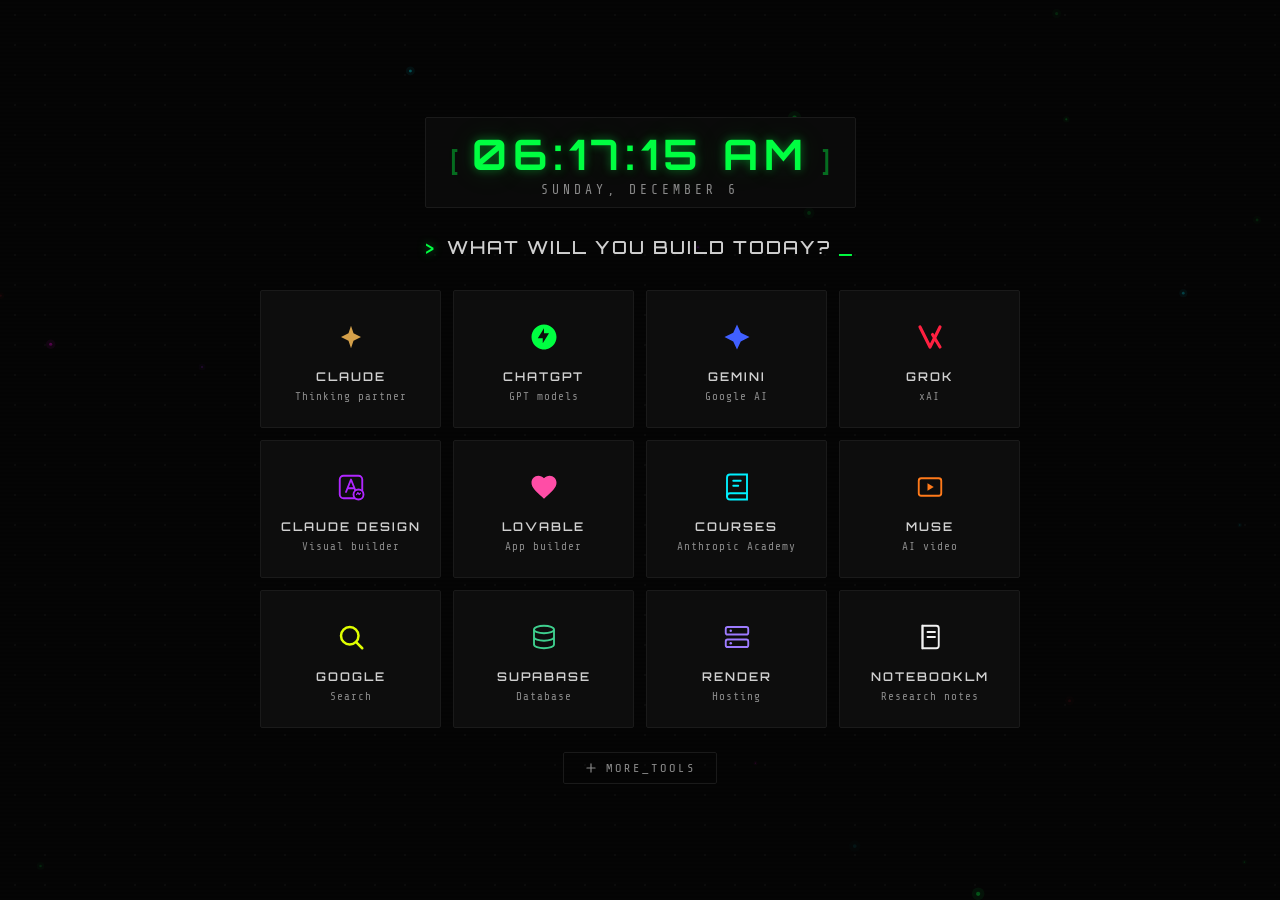
==== commit b35baa37: "feat: add Supabase, Render, NotebookLM cards Fill third row of the AI grid.  Co-Authored-By: Claude " ====
--- a/newtab.html
+++ b/newtab.html
@@ -212,6 +212,60 @@
           <span class="corner bl"></span><span class="corner br"></span>
         </div>
       </a>
+
+      <a href="https://supabase.com/dashboard" target="_self" class="ai-card supabase">
+        <div class="card-glow"></div>
+        <div class="card-border"></div>
+        <div class="card-content">
+          <div class="card-icon">
+            <svg width="30" height="30" viewBox="0 0 24 24" fill="none" xmlns="http://www.w3.org/2000/svg">
+              <ellipse cx="12" cy="6" rx="8" ry="3" stroke="currentColor" stroke-width="1.5"/><path d="M4 6v6c0 1.66 3.58 3 8 3s8-1.34 8-3V6M4 12v6c0 1.66 3.58 3 8 3s8-1.34 8-3v-6" stroke="currentColor" stroke-width="1.5"/>
+            </svg>
+          </div>
+          <span class="card-name">Supabase</span>
+          <span class="card-desc">Database</span>
+        </div>
+        <div class="corner-marks">
+          <span class="corner tl"></span><span class="corner tr"></span>
+          <span class="corner bl"></span><span class="corner br"></span>
+        </div>
+      </a>
+
+      <a href="https://dashboard.render.com" target="_self" class="ai-card render">
+        <div class="card-glow"></div>
+        <div class="card-border"></div>
+        <div class="card-content">
+          <div class="card-icon">
+            <svg width="30" height="30" viewBox="0 0 24 24" fill="none" xmlns="http://www.w3.org/2000/svg">
+              <rect x="3" y="4" width="18" height="6" rx="1.5" stroke="currentColor" stroke-width="1.5"/><rect x="3" y="14" width="18" height="6" rx="1.5" stroke="currentColor" stroke-width="1.5"/><circle cx="7" cy="7" r="1" fill="currentColor"/><circle cx="7" cy="17" r="1" fill="currentColor"/>
+            </svg>
+          </div>
+          <span class="card-name">Render</span>
+          <span class="card-desc">Hosting</span>
+        </div>
+        <div class="corner-marks">
+          <span class="corner tl"></span><span class="corner tr"></span>
+          <span class="corner bl"></span><span class="corner br"></span>
+        </div>
+      </a>
+
+      <a href="https://notebooklm.google.com" target="_self" class="ai-card notebooklm">
+        <div class="card-glow"></div>
+        <div class="card-border"></div>
+        <div class="card-content">
+          <div class="card-icon">
+            <svg width="30" height="30" viewBox="0 0 24 24" fill="none" xmlns="http://www.w3.org/2000/svg">
+              <path d="M6 3h11a2 2 0 0 1 2 2v14a2 2 0 0 1-2 2H6V3z" stroke="currentColor" stroke-width="1.5"/><path d="M6 3v18M10 8h6M10 12h6" stroke="currentColor" stroke-width="1.5" stroke-linecap="round"/>
+            </svg>
+          </div>
+          <span class="card-name">NotebookLM</span>
+          <span class="card-desc">Research notes</span>
+        </div>
+        <div class="corner-marks">
+          <span class="corner tl"></span><span class="corner tr"></span>
+          <span class="corner bl"></span><span class="corner br"></span>
+        </div>
+      </a>
     </div>
 
     <!-- Expand button for more tools -->
--- a/styles.css
+++ b/styles.css
@@ -33,6 +33,9 @@
   --courses-neon: #00F0FF;
   --google-neon: #E0FF00;
   --muse-neon: #FF7A1A;
+  --supabase-neon: #3ECF8E;
+  --render-neon: #9D7BFF;
+  --notebooklm-neon: #F2F2F2;
 }
 
 * {
@@ -386,6 +389,24 @@
   --glow-rgb: 255, 122, 26;
 }
 .ai-card.muse .card-icon { color: var(--muse-neon); }
+
+.ai-card.supabase {
+  --card-neon: var(--supabase-neon);
+  --glow-rgb: 62, 207, 142;
+}
+.ai-card.supabase .card-icon { color: var(--supabase-neon); }
+
+.ai-card.render {
+  --card-neon: var(--render-neon);
+  --glow-rgb: 157, 123, 255;
+}
+.ai-card.render .card-icon { color: var(--render-neon); }
+
+.ai-card.notebooklm {
+  --card-neon: var(--notebooklm-neon);
+  --glow-rgb: 242, 242, 242;
+}
+.ai-card.notebooklm .card-icon { color: var(--notebooklm-neon); }
 
 .ai-card.google {
   --card-neon: var(--google-neon);
